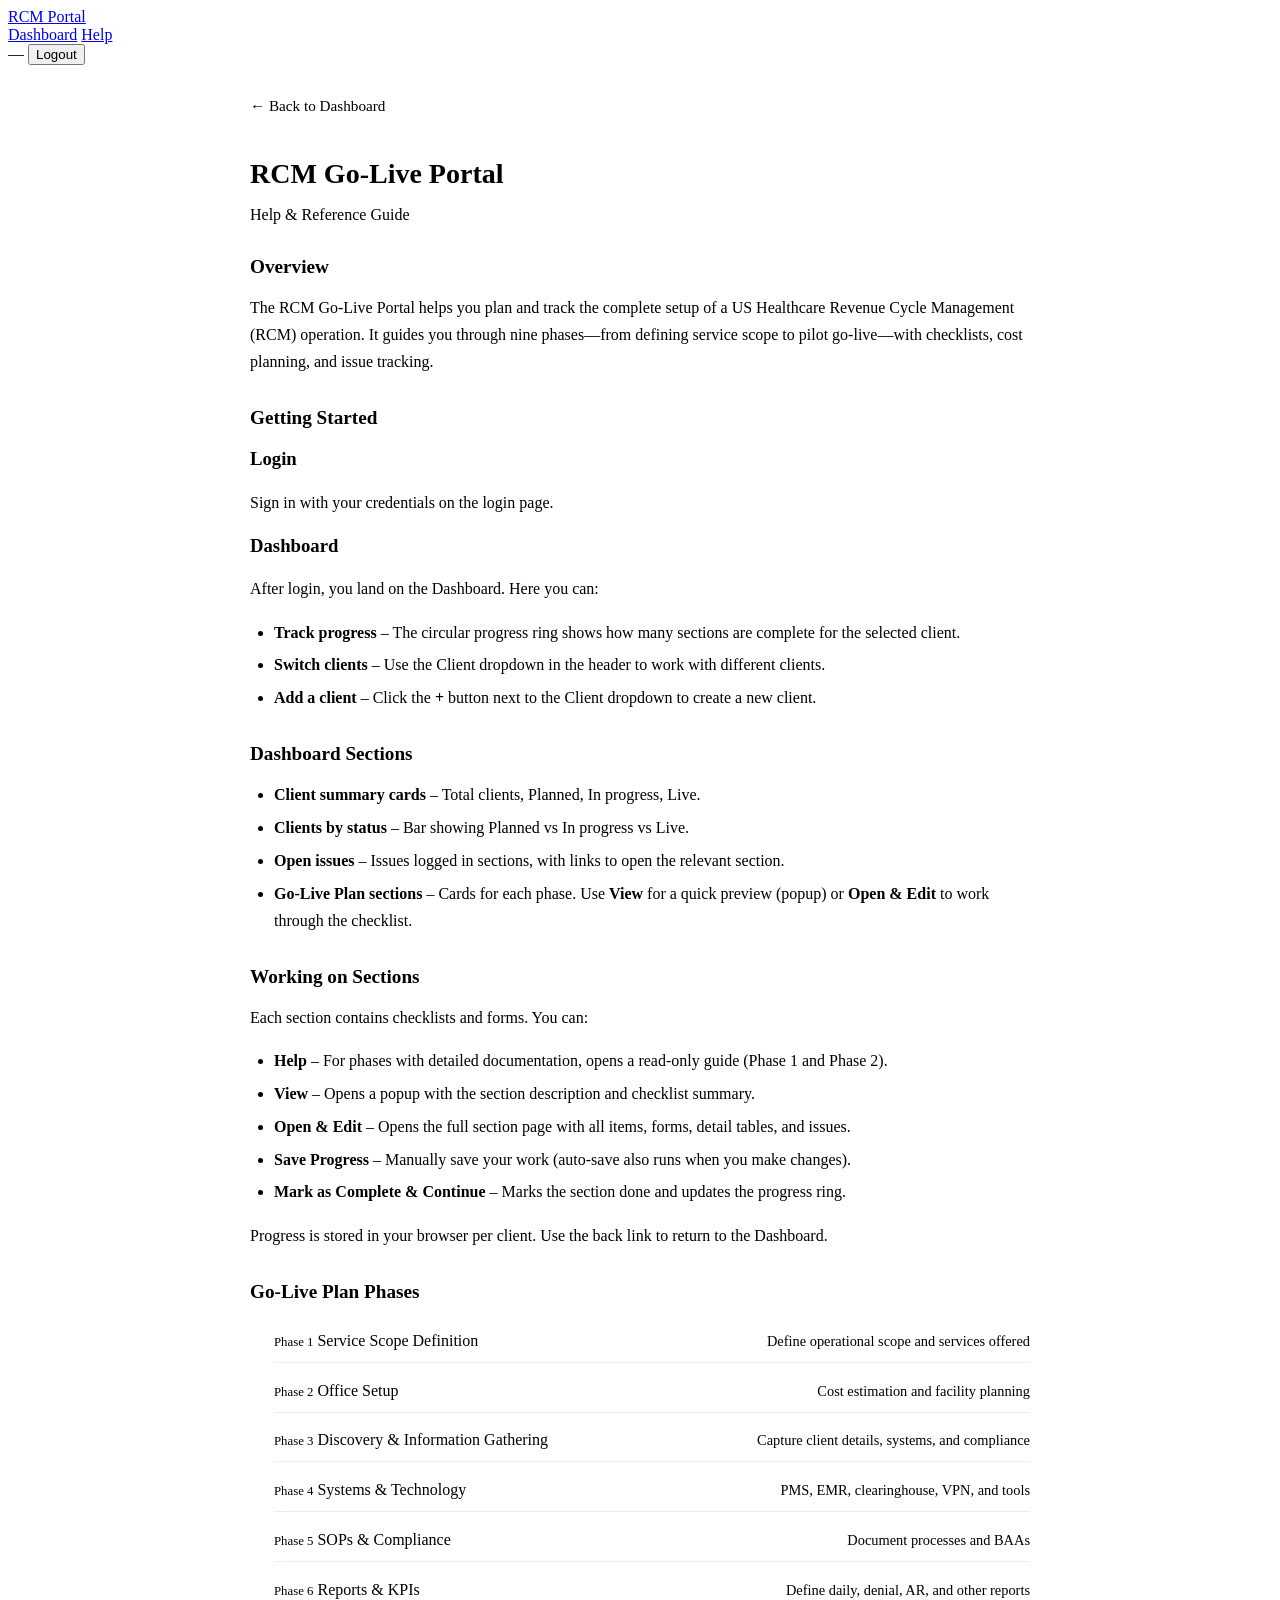
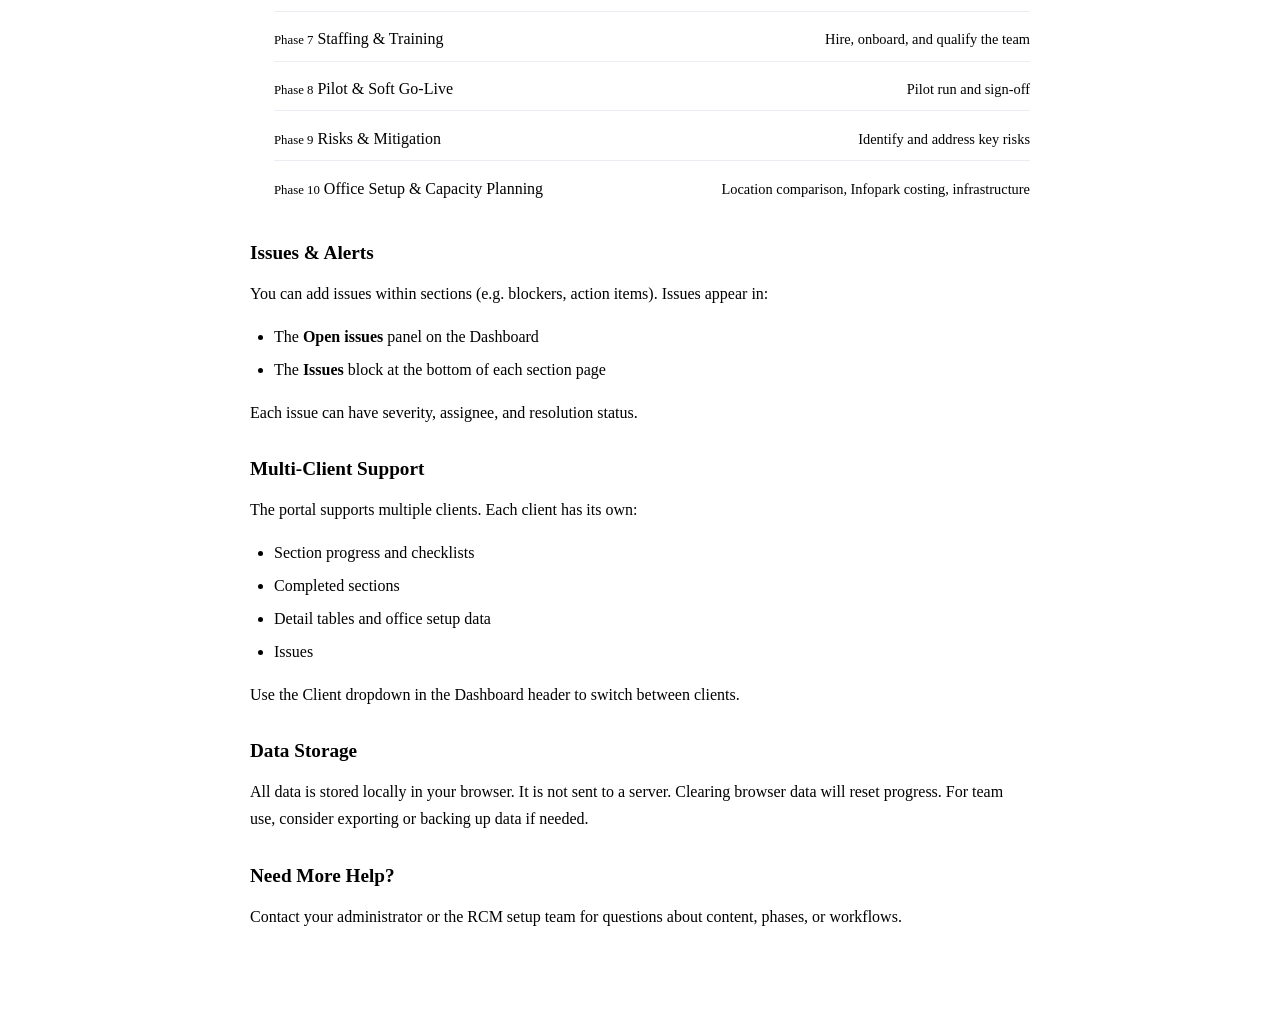
==== help.html @ 5bf2ea9a "Add files via upload" ====
<!DOCTYPE html>
<html lang="en">
<head>
  <meta charset="UTF-8">
  <meta name="viewport" content="width=device-width, initial-scale=1.0">
  <title>RCM Portal | Help & Reference</title>
  <link rel="preconnect" href="https://fonts.googleapis.com">
  <link rel="preconnect" href="https://fonts.gstatic.com" crossorigin>
  <link href="https://fonts.googleapis.com/css2?family=Outfit:wght@300;400;500;600;700&display=swap" rel="stylesheet">
  <link rel="stylesheet" href="/css/styles.css">
  <style>
    .help-page { max-width: 780px; margin: 0 auto; padding: 2rem 1.5rem 3rem; }
    .help-page h1 { font-size: 1.75rem; margin-bottom: 0.5rem; }
    .help-page .subtitle { color: var(--text-muted); margin-bottom: 2rem; }
    .help-section { margin-bottom: 2rem; }
    .help-section h2 { font-size: 1.2rem; font-weight: 600; margin-bottom: 0.75rem; color: var(--accent); }
    .help-section p, .help-section li { color: var(--text); line-height: 1.7; margin-bottom: 0.5rem; }
    .help-section ul { padding-left: 1.5rem; margin-bottom: 1rem; }
    .help-section ul li { margin-bottom: 0.35rem; }
    .help-cred-box { background: var(--accent-light); border-radius: var(--radius-sm); padding: 1rem 1.25rem; margin: 1rem 0; }
    .help-cred-box p { margin: 0; font-size: 0.9rem; }
    .help-phase-list { list-style: none; padding-left: 0; }
    .help-phase-list li { padding: 0.5rem 0; border-bottom: 1px solid rgba(148,163,184,0.2); display: flex; justify-content: space-between; align-items: baseline; gap: 1rem; }
    .help-phase-list li:last-child { border-bottom: none; }
    .help-phase-num { font-size: 0.8rem; color: var(--accent); font-weight: 500; }
    .help-phase-title { font-weight: 500; }
    .help-phase-desc { font-size: 0.9rem; color: var(--text-muted); }
    .help-back { display: inline-flex; align-items: center; gap: 0.5rem; color: var(--accent); text-decoration: none; font-size: 0.95rem; margin-bottom: 1.5rem; }
    .help-back:hover { text-decoration: underline; }
  </style>
</head>
<body class="app-page">
  <header class="app-header">
    <div class="header-left">
      <a href="/dashboard.html" class="logo-text">RCM Portal</a>
      <nav class="main-nav">
        <a href="/dashboard.html" class="nav-link">Dashboard</a>
        <a href="/help.html" class="nav-link active">Help</a>
      </nav>
    </div>
    <div class="header-right">
      <span class="user-name" id="userName">—</span>
      <button class="btn-logout" id="logoutBtn">Logout</button>
    </div>
  </header>

  <main class="help-page">
    <a href="/dashboard.html" class="help-back" id="helpBack">← Back to Dashboard</a>

    <h1>RCM Go-Live Portal</h1>
    <p class="subtitle">Help &amp; Reference Guide</p>

    <section class="help-section">
      <h2>Overview</h2>
      <p>The RCM Go-Live Portal helps you plan and track the complete setup of a US Healthcare Revenue Cycle Management (RCM) operation. It guides you through nine phases—from defining service scope to pilot go-live—with checklists, cost planning, and issue tracking.</p>
    </section>

    <section class="help-section">
      <h2>Getting Started</h2>
      <h3>Login</h3>
      <p>Sign in with your credentials on the login page.</p>
      <h3>Dashboard</h3>
      <p>After login, you land on the Dashboard. Here you can:</p>
      <ul>
        <li><strong>Track progress</strong> – The circular progress ring shows how many sections are complete for the selected client.</li>
        <li><strong>Switch clients</strong> – Use the Client dropdown in the header to work with different clients.</li>
        <li><strong>Add a client</strong> – Click the <strong>+</strong> button next to the Client dropdown to create a new client.</li>
      </ul>
    </section>

    <section class="help-section">
      <h2>Dashboard Sections</h2>
      <ul>
        <li><strong>Client summary cards</strong> – Total clients, Planned, In progress, Live.</li>
        <li><strong>Clients by status</strong> – Bar showing Planned vs In progress vs Live.</li>
        <li><strong>Open issues</strong> – Issues logged in sections, with links to open the relevant section.</li>
        <li><strong>Go-Live Plan sections</strong> – Cards for each phase. Use <strong>View</strong> for a quick preview (popup) or <strong>Open &amp; Edit</strong> to work through the checklist.</li>
      </ul>
    </section>

    <section class="help-section">
      <h2>Working on Sections</h2>
      <p>Each section contains checklists and forms. You can:</p>
      <ul>
        <li><strong>Help</strong> – For phases with detailed documentation, opens a read-only guide (Phase 1 and Phase 2).</li>
        <li><strong>View</strong> – Opens a popup with the section description and checklist summary.</li>
        <li><strong>Open &amp; Edit</strong> – Opens the full section page with all items, forms, detail tables, and issues.</li>
        <li><strong>Save Progress</strong> – Manually save your work (auto-save also runs when you make changes).</li>
        <li><strong>Mark as Complete &amp; Continue</strong> – Marks the section done and updates the progress ring.</li>
      </ul>
      <p>Progress is stored in your browser per client. Use the back link to return to the Dashboard.</p>
    </section>

    <section class="help-section">
      <h2>Go-Live Plan Phases</h2>
      <ul class="help-phase-list">
        <li><span><span class="help-phase-num">Phase 1</span> <span class="help-phase-title">Service Scope Definition</span></span><span class="help-phase-desc">Define operational scope and services offered</span></li>
        <li><span><span class="help-phase-num">Phase 2</span> <span class="help-phase-title">Office Setup</span></span><span class="help-phase-desc">Cost estimation and facility planning</span></li>
        <li><span><span class="help-phase-num">Phase 3</span> <span class="help-phase-title">Discovery &amp; Information Gathering</span></span><span class="help-phase-desc">Capture client details, systems, and compliance</span></li>
        <li><span><span class="help-phase-num">Phase 4</span> <span class="help-phase-title">Systems &amp; Technology</span></span><span class="help-phase-desc">PMS, EMR, clearinghouse, VPN, and tools</span></li>
        <li><span><span class="help-phase-num">Phase 5</span> <span class="help-phase-title">SOPs &amp; Compliance</span></span><span class="help-phase-desc">Document processes and BAAs</span></li>
        <li><span><span class="help-phase-num">Phase 6</span> <span class="help-phase-title">Reports &amp; KPIs</span></span><span class="help-phase-desc">Define daily, denial, AR, and other reports</span></li>
        <li><span><span class="help-phase-num">Phase 7</span> <span class="help-phase-title">Staffing &amp; Training</span></span><span class="help-phase-desc">Hire, onboard, and qualify the team</span></li>
        <li><span><span class="help-phase-num">Phase 8</span> <span class="help-phase-title">Pilot &amp; Soft Go-Live</span></span><span class="help-phase-desc">Pilot run and sign-off</span></li>
        <li><span><span class="help-phase-num">Phase 9</span> <span class="help-phase-title">Risks &amp; Mitigation</span></span><span class="help-phase-desc">Identify and address key risks</span></li>
        <li><span><span class="help-phase-num">Phase 10</span> <span class="help-phase-title">Office Setup &amp; Capacity Planning</span></span><span class="help-phase-desc">Location comparison, Infopark costing, infrastructure</span></li>
      </ul>
    </section>

    <section class="help-section">
      <h2>Issues &amp; Alerts</h2>
      <p>You can add issues within sections (e.g. blockers, action items). Issues appear in:</p>
      <ul>
        <li>The <strong>Open issues</strong> panel on the Dashboard</li>
        <li>The <strong>Issues</strong> block at the bottom of each section page</li>
      </ul>
      <p>Each issue can have severity, assignee, and resolution status.</p>
    </section>

    <section class="help-section">
      <h2>Multi-Client Support</h2>
      <p>The portal supports multiple clients. Each client has its own:</p>
      <ul>
        <li>Section progress and checklists</li>
        <li>Completed sections</li>
        <li>Detail tables and office setup data</li>
        <li>Issues</li>
      </ul>
      <p>Use the Client dropdown in the Dashboard header to switch between clients.</p>
    </section>

    <section class="help-section">
      <h2>Data Storage</h2>
      <p>All data is stored locally in your browser. It is not sent to a server. Clearing browser data will reset progress. For team use, consider exporting or backing up data if needed.</p>
    </section>

    <section class="help-section">
      <h2>Need More Help?</h2>
      <p>Contact your administrator or the RCM setup team for questions about content, phases, or workflows.</p>
    </section>
  </main>

  <script src="/js/protection.js"></script>
  <script src="/js/auth.js"></script>
  <script src="/js/app.js"></script>
  <script>
    (function() {
      const user = getAuthUser();
      const userNameEl = document.getElementById('userName');
      const logoutBtn = document.getElementById('logoutBtn');
      const helpBack = document.getElementById('helpBack');
      if (user) {
        if (userNameEl) userNameEl.textContent = user.name || user.username;
        if (logoutBtn) logoutBtn.style.display = '';
        if (helpBack) helpBack.textContent = '← Back to Dashboard';
      } else {
        if (userNameEl) userNameEl.innerHTML = '<a href="/" style="color: inherit;">Sign In</a>';
        if (logoutBtn) logoutBtn.style.display = 'none';
        if (helpBack) { helpBack.href = '/'; helpBack.textContent = '← Back to Login'; }
      }
    })();
  </script>
</body>
</html>
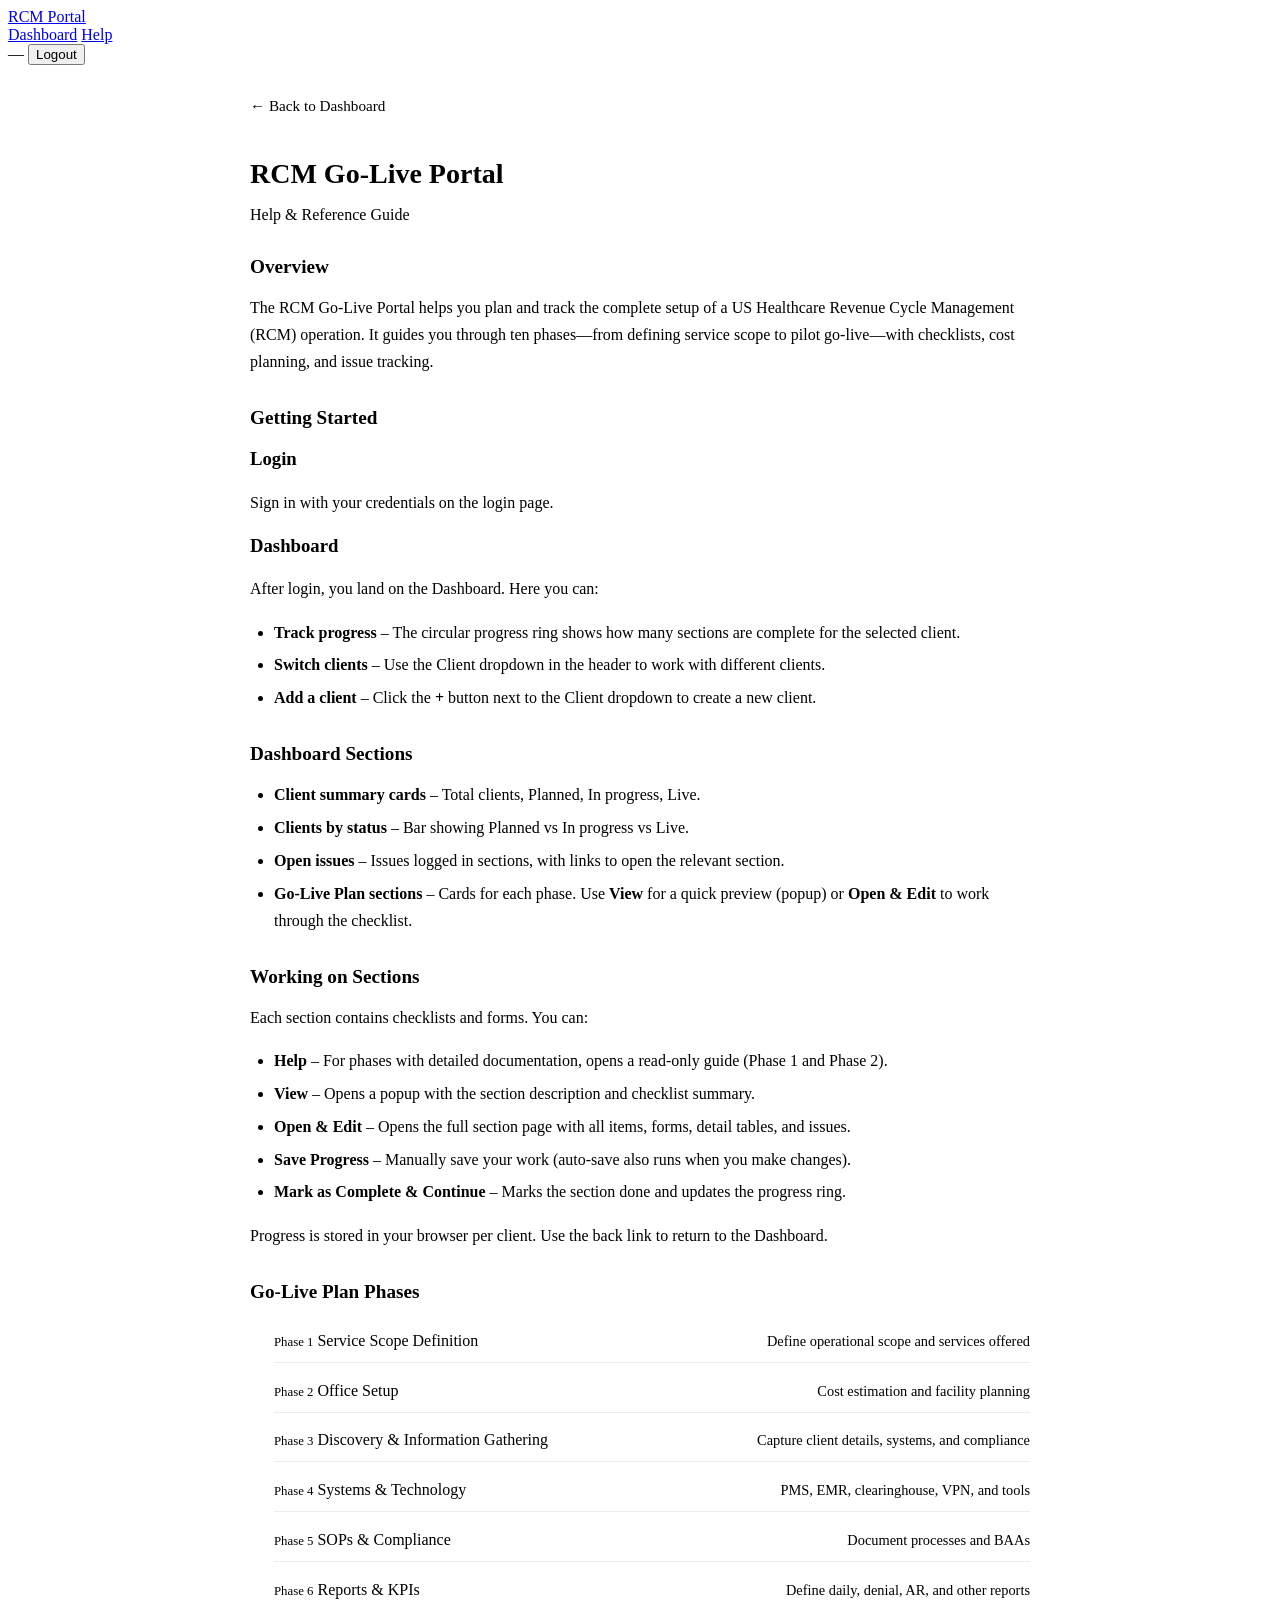
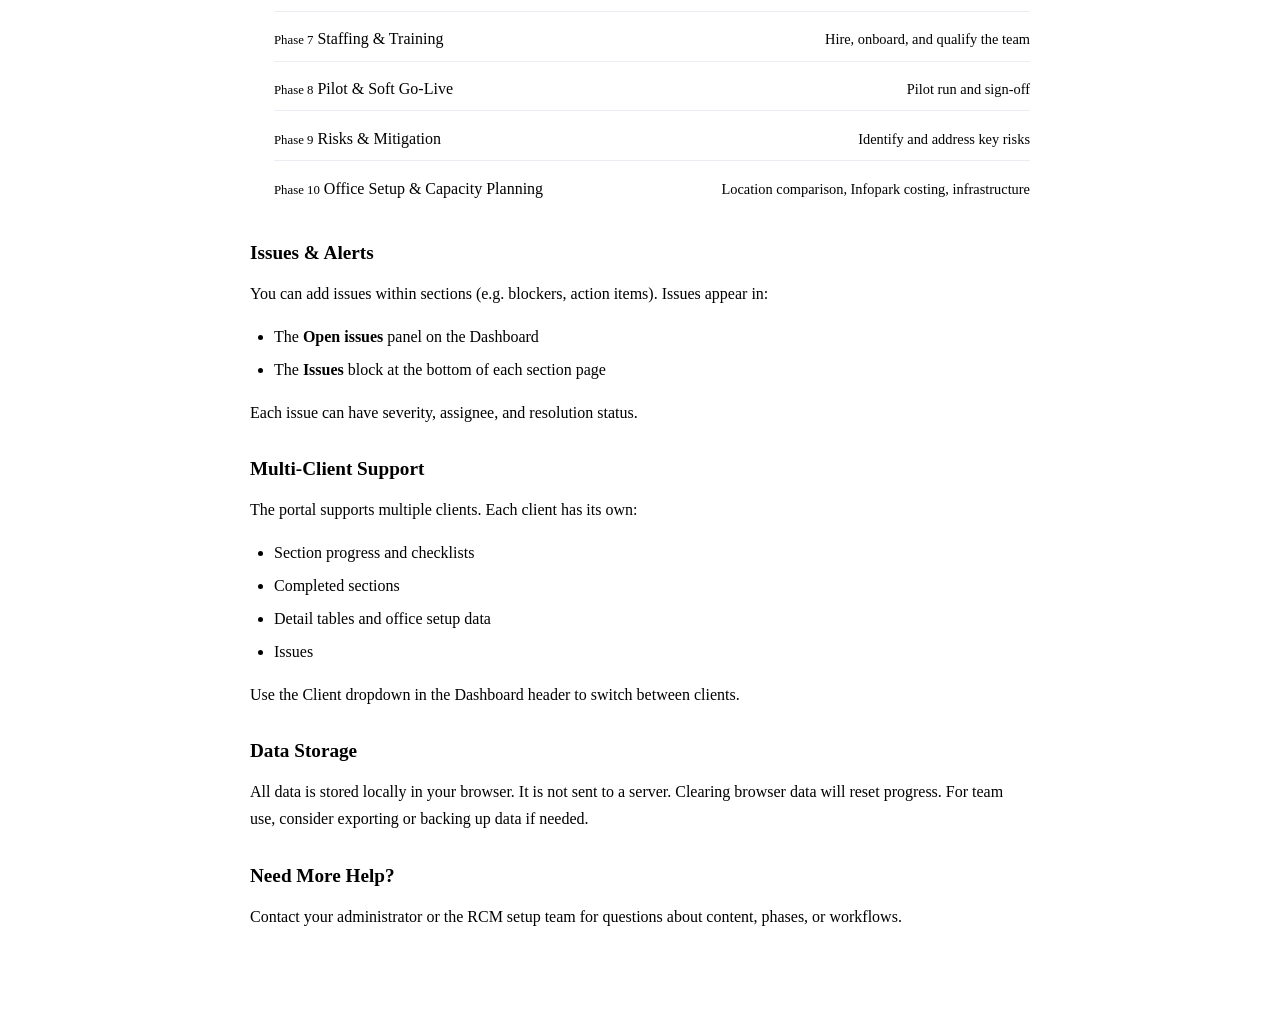
==== commit 8d99b275: "Fix HTML issues: ten phases count and XSS risk in help-phase.html Co-authored-by: jaykrish1979 <1719" ====
--- a/help.html
+++ b/help.html
@@ -52,7 +52,7 @@
 
     <section class="help-section">
       <h2>Overview</h2>
-      <p>The RCM Go-Live Portal helps you plan and track the complete setup of a US Healthcare Revenue Cycle Management (RCM) operation. It guides you through nine phases—from defining service scope to pilot go-live—with checklists, cost planning, and issue tracking.</p>
+      <p>The RCM Go-Live Portal helps you plan and track the complete setup of a US Healthcare Revenue Cycle Management (RCM) operation. It guides you through ten phases—from defining service scope to pilot go-live—with checklists, cost planning, and issue tracking.</p>
     </section>
 
     <section class="help-section">
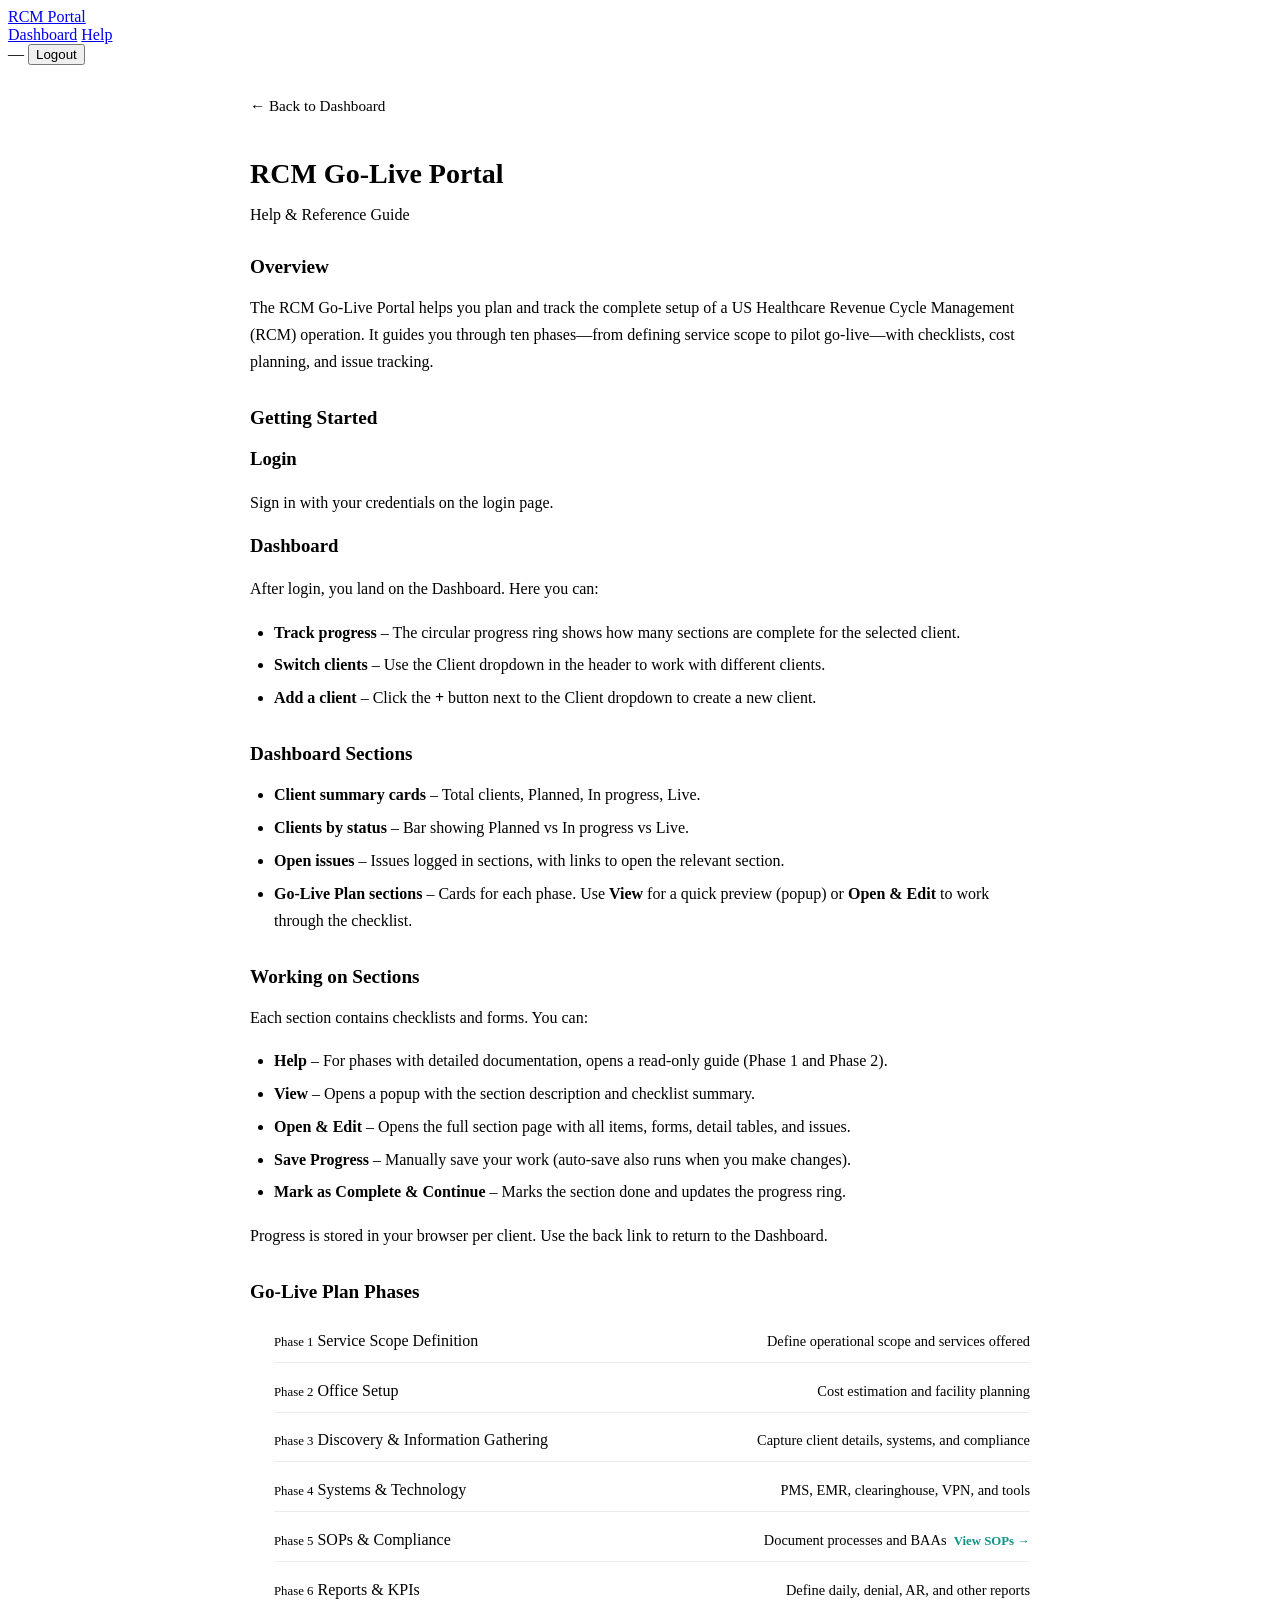
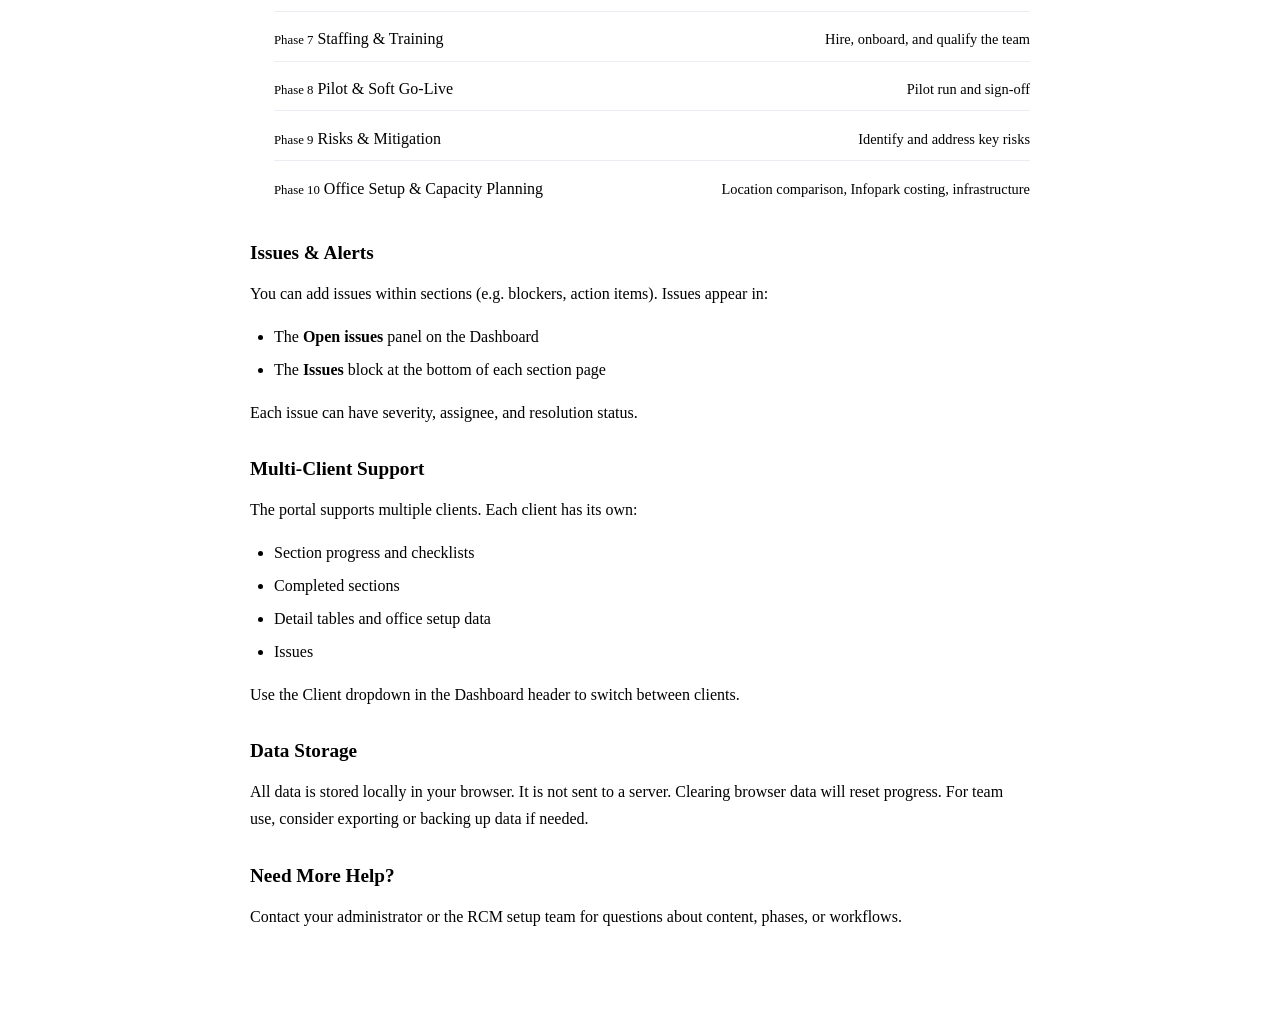
==== commit 2be995ca: "Add Phase 5 SOP & Compliance page with PDF-viewer modal and AI illustrations Co-authored-by: jaykris" ====
--- a/help.html
+++ b/help.html
@@ -98,7 +98,7 @@
         <li><span><span class="help-phase-num">Phase 2</span> <span class="help-phase-title">Office Setup</span></span><span class="help-phase-desc">Cost estimation and facility planning</span></li>
         <li><span><span class="help-phase-num">Phase 3</span> <span class="help-phase-title">Discovery &amp; Information Gathering</span></span><span class="help-phase-desc">Capture client details, systems, and compliance</span></li>
         <li><span><span class="help-phase-num">Phase 4</span> <span class="help-phase-title">Systems &amp; Technology</span></span><span class="help-phase-desc">PMS, EMR, clearinghouse, VPN, and tools</span></li>
-        <li><span><span class="help-phase-num">Phase 5</span> <span class="help-phase-title">SOPs &amp; Compliance</span></span><span class="help-phase-desc">Document processes and BAAs</span></li>
+        <li><span><span class="help-phase-num">Phase 5</span> <span class="help-phase-title">SOPs &amp; Compliance</span></span><span class="help-phase-desc">Document processes and BAAs &nbsp;<a href="/sop-phase5.html" style="color:var(--accent,#0d9488);font-size:0.8rem;font-weight:600;text-decoration:none;white-space:nowrap;">View SOPs →</a></span></li>
         <li><span><span class="help-phase-num">Phase 6</span> <span class="help-phase-title">Reports &amp; KPIs</span></span><span class="help-phase-desc">Define daily, denial, AR, and other reports</span></li>
         <li><span><span class="help-phase-num">Phase 7</span> <span class="help-phase-title">Staffing &amp; Training</span></span><span class="help-phase-desc">Hire, onboard, and qualify the team</span></li>
         <li><span><span class="help-phase-num">Phase 8</span> <span class="help-phase-title">Pilot &amp; Soft Go-Live</span></span><span class="help-phase-desc">Pilot run and sign-off</span></li>
